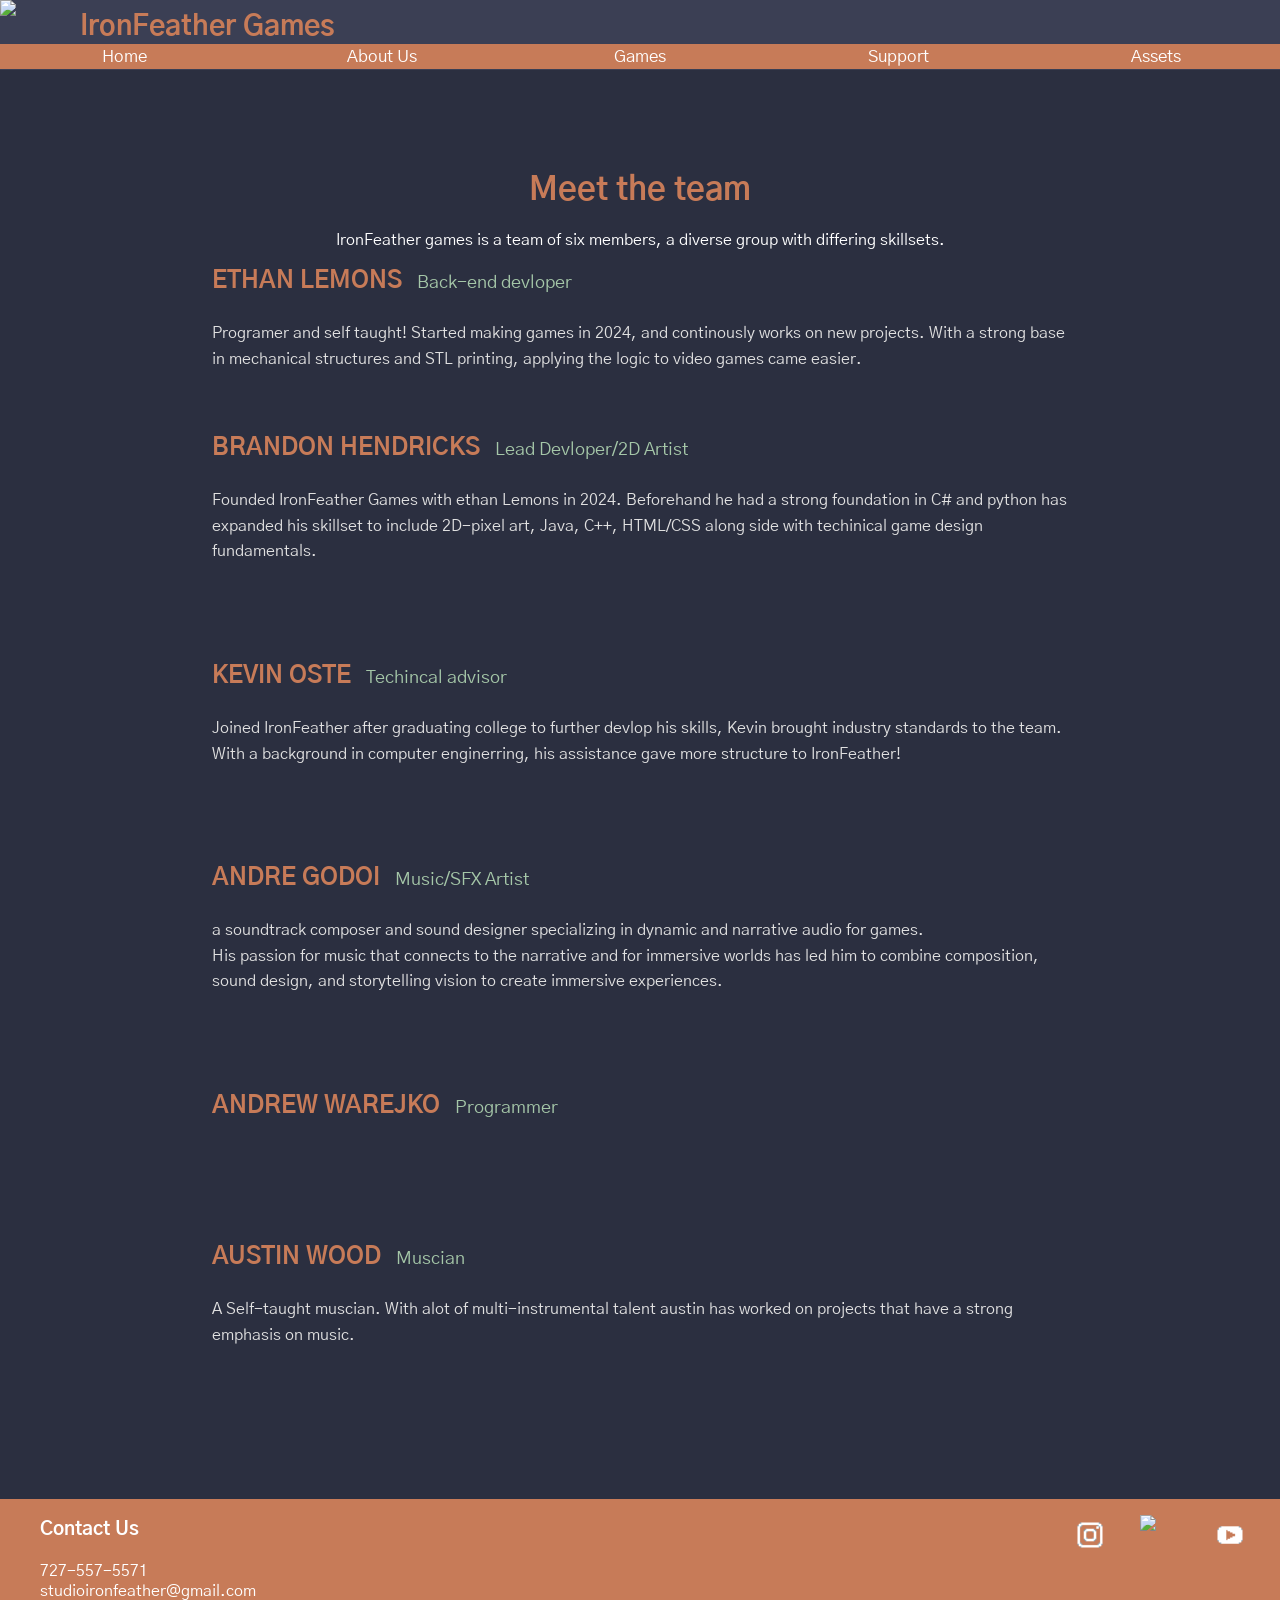
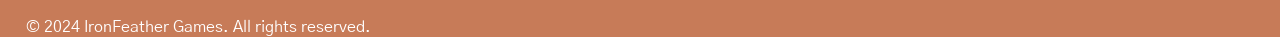
==== AboutUs.html @ 059a8529 "Add files via upload" ====
<!DOCTYPE html>
<html>
<title>IronFeather Games</title>
	<head>
	<link rel="stylesheet" type="text/css" href="HomeStyleSheet.css">
	<link href='https://fonts.googleapis.com/css?family=Gothic A1' rel='stylesheet'>
	</head>
	<header>
	<img ID="Icon" src="IronFeatherIcon.png">
	<h1 ID="title">IronFeather Games</h1>
	<!-- Navigation Menu -->
	<ul ID= "directory">
		<li><a ID="navi" href="IronfeatherStructure.html">Home</a>
		<li><a ID="navi" href="AboutUs.html">About Us</a></li>
		<li><a ID="navi" href="IronFeatherGames.html">Games</a></li>
		<li><a ID="navi" href="IronfeatherSupportUs.html">Support</a></li>
		<li><a ID="navi" href="IronFeatherAssets.html">Assets</a></li>
	</ul>
	<div ID="border">
	</div>
	</header>
	<body>
	<div ID="Main">
	<div ID="TheTeam">
	<h2>Meet the team</h2>
		<p>IronFeather games is a team of six members, a diverse group with differing skillsets.<br></p>
	<div ID="teammate">
	<h3 ID="name">ETHAN LEMONS</h3>
	<h4 ID="teamTitle">Back-end devloper</h4>
		<p  ID ="TeamInfo">Programer and self taught! Started making games in 2024, and continously works on new projects. 
		With a strong base in mechanical structures and STL printing, applying the logic to video games came easier.
		</p>
	</div>
	<div ID="teammate">
	<h3 ID="name">BRANDON HENDRICKS</h3>
	<h4 ID="teamTitle">Lead Devloper/2D Artist</h4>
		<p  ID ="TeamInfo">Founded IronFeather Games with ethan Lemons in 2024. Beforehand he had a strong foundation in C# and 		python
		has expanded his skillset to include 2D-pixel art, Java, C++, HTML/CSS along side with techinical game design 				fundamentals.</p>
		<br>
	</div>
	<div ID="teammate">
	<h3 ID="name">KEVIN OSTE</h3>
	<h4 ID="teamTitle">Techincal advisor</h4>
		<p ID ="TeamInfo">Joined IronFeather after graduating college to further devlop his skills, Kevin brought industry 			standards to the team.
		With a background in computer enginerring, his assistance gave more structure to IronFeather!</p>
		<br>
	</div>
	<div ID="teammate">
	<h3 ID="name">ANDRE GODOI</h3>
	<h4 ID="teamTitle">Music/SFX Artist</h4>
		<p  ID ="TeamInfo"> a soundtrack composer and sound designer specializing in dynamic and narrative audio for games. <br>
		His passion for music that connects to the narrative and for immersive worlds has led him to combine composition, <br>
		sound design, and storytelling vision to create immersive experiences.</p>
		<br>
	</div>
	<div ID="teammate">
	<h3 ID="name">ANDREW WAREJKO</h3>
	<h4 ID="teamTitle">Programmer</h4>
		<p ID ="TeamInfo"></p>
		<br>
	</div>
	<div ID="teammate">
	<h3 ID="name">AUSTIN WOOD</h3>
	<h4 ID="teamTitle">Muscian</h4>
		<p  ID ="TeamInfo">A Self-taught muscian. With alot of multi-instrumental talent austin has worked on projects that have a 		strong emphasis on
		music.</p>
		<br>
	</div>
	</div>
	</div>
	</body>
	<footer>
	<ul ID="socials">
		<li><a ID="socialLink" href="https://www.instagram.com/ironfeathergames"><img ID="socialIcon" src="InstagramIcon.png"></a></li>
		<li><a ID="socialLink" href="https://www.tiktok.com/@ironfeatherstudio"><img ID="socialIcon" src="tikTokIcon.png"></a></li>
		<li><a ID="socialLink" href="https://www.youtube.com/@StudioIronFeather"><img ID="socialIcon" src="YoutubeIcon.png"></a></li>
	</ul>
	<ul ID="ContactList">
		<li><h3>Contact Us</h3></li>
		<li>727-557-5571</li>
		<li>studioironfeather@gmail.com</li>
	</ul>
	<p ID="copyright">© 2024 IronFeather Games. All rights reserved.</p>
	
	</footer>


</html>
---- HomeStyleSheet.css ----
#title {
    padding-top: 10px;
    margin-left: 80px;
    color: #c77b58;
    margin-top: 0;
    font-size: 28px;
    font-family: 'Gothic A1';
}

header {
    background-color: #3b3f54;
    text-align: left;
    position: sticky;
    top: 0;
    left: 0;
    width: 100%;
    height: 70px;
    z-index: 1000;
    min-height: 50px;
}

#directory {
    display: grid;
    grid-template-columns: repeat(5, 1fr);
    width: 100%;
    margin-top: -20px;
    padding: 2px 0;
    justify-content: center;
    text-align: center;
    list-style-type: none;
    gap: 10px;
    font-size: 17px;
    background-color: #c77b58;
    font-family: 'Gothic A1';
}

#navi {
    flex: 1;
    background-color: #c77b58;
    text-align: center;
    color: white;
    text-decoration: none;
}

#navi:hover {
    font-size: 19px;
    font-weight: bold;
}

#Icon {
    float: left;
    margin-top: 0;
    width: 50px;
}

body {
    display: grid;
    grid-template-rows: auto 1fr auto;
    min-height: 100vh;
    margin: 0;
    background-color: #2b2f40;
    font-family: 'Gothic A1';
}

#Main {
    margin: 40px 15% 0;
    color: white;
}

#MainGamePage {
    display: flex;
    flex-wrap: wrap;
    justify-content: center;
    gap: 25px;
    margin: 40px 15% 0;
    color: white;
}

#GameInfo {
    max-width: 300px;
    height: 100px;
}

#GameLink {
    padding: 10px;
    color: white;
    text-decoration: none;
    background-color: #a5c7a8;
}

#GameLink:hover {
    background-color: #557358;
    cursor: pointer;
}

footer {
    min-height: 50px;
    margin-top: 40px;
    background-color: #c77b58;
    color: white;
    font-family: 'Gothic A1';
}

#copyright {
    float: left;
    margin: 0 2%;
}

#socials {
    display: grid;
    grid-template-columns: repeat(3, 70px);
    float: right;
    list-style-type: none;
}

#socialIcon {
    width: 40px;
}

#socialIcon:hover {
    filter: invert(80%);
}

#ContactList {
    list-style-type: none;
    text-decoration: none;
}

#Home {
    display: flex;
    align-items: center;
    justify-content: center;
    width: 100%;
    height: 750px;
    background: linear-gradient(rgba(0, 0, 0, 0.5), rgba(0, 0, 0, 0.5)), url("HomeImage.png");
}

#HomeText {
    color: #c77b58;
    font-size: 45px;
    font-family: 'Gothic A1';
    font-weight: bold;
}

#TheTeam {
    max-width: 900px;
    margin: 60px auto;
    padding: 0 20px;
    text-align: center;
}

#TheTeam h2 {
    font-size: 32px;
    color: #c77b58;
    margin-bottom: 20px;
}

/* Individual Teammate Layout */
#teammate {
    display: grid;
    grid-template-columns: auto 1fr;
    gap: 15px;
    text-align: left;
    margin-bottom: 45px;
    align-items: baseline; 
}

#name {
    margin: 0;
    font-size: 24px;
    color: #c77b58;
    white-space: nowrap; 
}

#teamTitle {
    margin: 0;
    font-size: 18px;
    color: #a5c7a8;
    font-weight: normal;
}

#TeamInfo {
    grid-column: 1 / -1; 
    margin-top: 10px;
    line-height: 1.6;
    color: #e0e0e0;
}
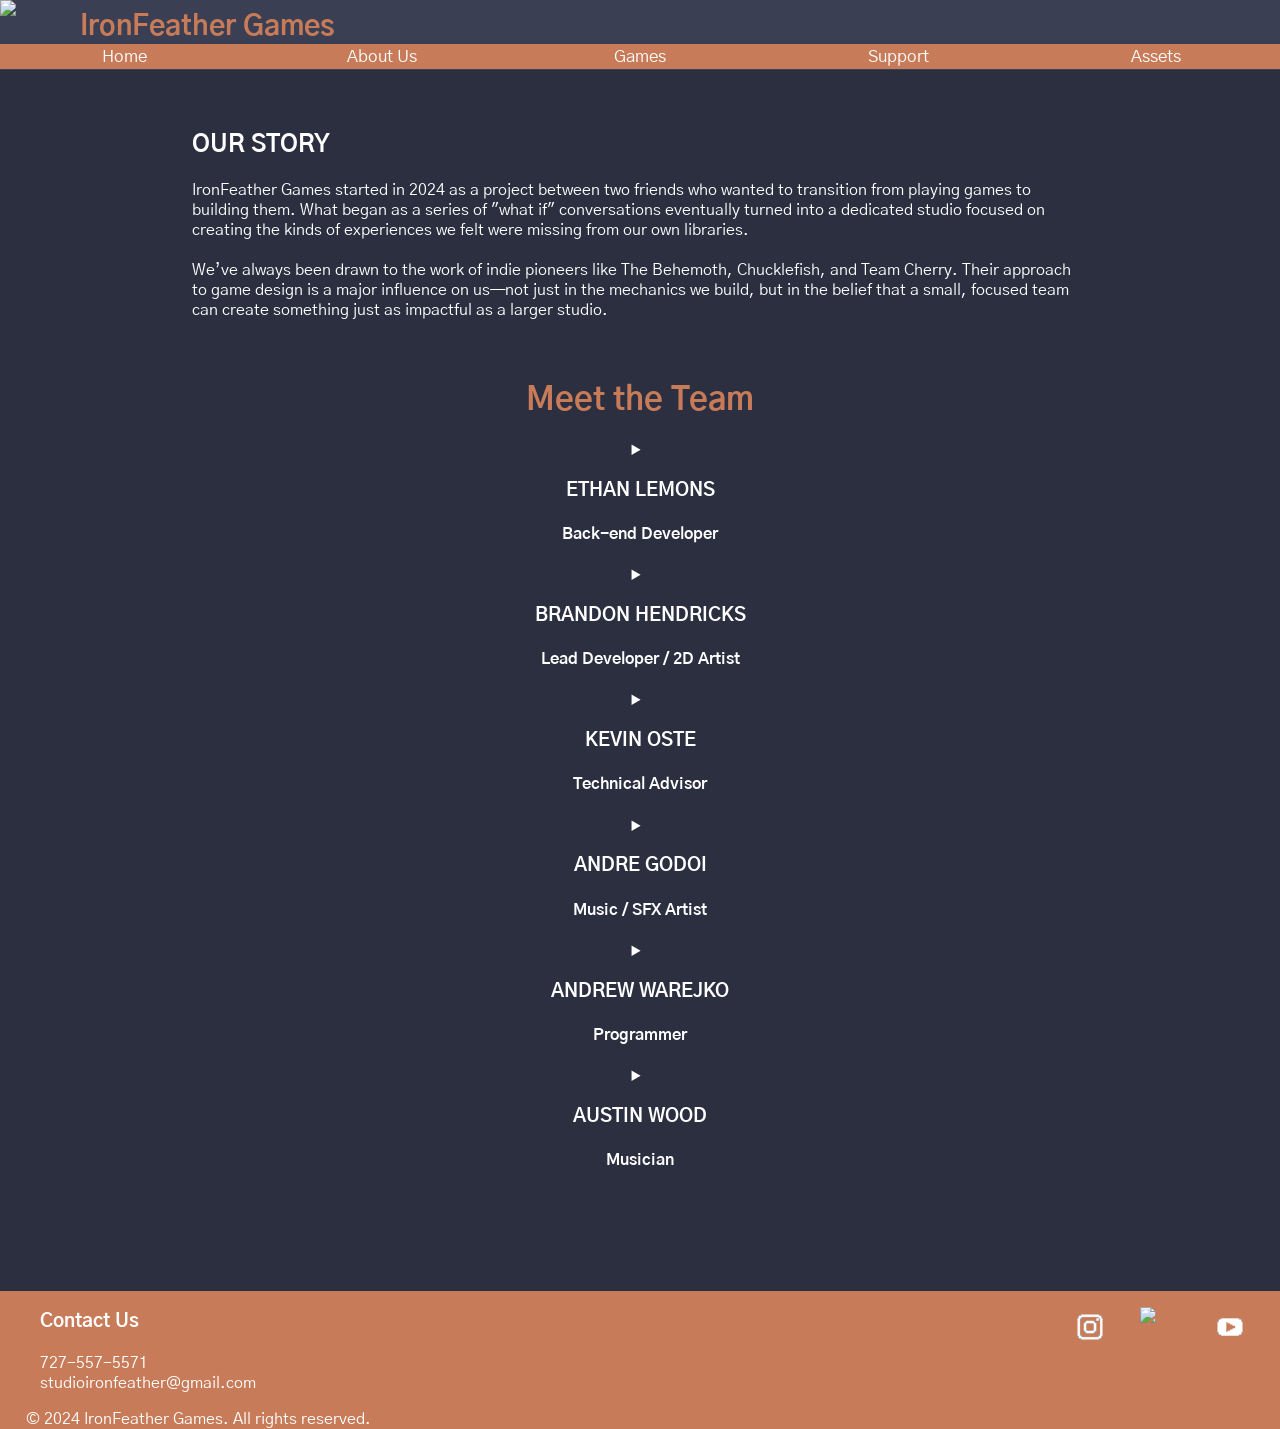
==== commit 3e9d63dc: "Revamp About Us page with team and story sections Updated the About Us page to include a team sectio" ====
--- a/AboutUs.html
+++ b/AboutUs.html
@@ -10,7 +10,7 @@
 	<h1 ID="title">IronFeather Games</h1>
 	<!-- Navigation Menu -->
 	<ul ID= "directory">
-		<li><a ID="navi" href="IronfeatherStructure.html">Home</a>
+		<li><a ID="navi" href="index.html">Home</a>
 		<li><a ID="navi" href="AboutUs.html">About Us</a></li>
 		<li><a ID="navi" href="IronFeatherGames.html">Games</a></li>
 		<li><a ID="navi" href="IronfeatherSupportUs.html">Support</a></li>
@@ -21,53 +21,97 @@
 	</header>
 	<body>
 	<div ID="Main">
-	<div ID="TheTeam">
-	<h2>Meet the team</h2>
-		<p>IronFeather games is a team of six members, a diverse group with differing skillsets.<br></p>
-	<div ID="teammate">
-	<h3 ID="name">ETHAN LEMONS</h3>
-	<h4 ID="teamTitle">Back-end devloper</h4>
-		<p  ID ="TeamInfo">Programer and self taught! Started making games in 2024, and continously works on new projects. 
-		With a strong base in mechanical structures and STL printing, applying the logic to video games came easier.
-		</p>
+	<div ID="AboutUs">
+	<h2 ID="OurStory">OUR STORY</h2>
+	<p>IronFeather Games started in 2024 as a project between two friends who wanted to transition from playing games to building them. What began as a series of "what if" 	conversations eventually turned into a dedicated studio focused on creating the kinds of experiences we felt were missing from our own libraries.
+	<br><br>
+	We’ve always been drawn to the work of indie pioneers like The Behemoth, Chucklefish, and Team Cherry. Their approach to game design is a major influence on us—not just in the 	mechanics we build, but in the belief that a small, focused team can create something just as impactful as a larger studio.</p>
 	</div>
-	<div ID="teammate">
-	<h3 ID="name">BRANDON HENDRICKS</h3>
-	<h4 ID="teamTitle">Lead Devloper/2D Artist</h4>
-		<p  ID ="TeamInfo">Founded IronFeather Games with ethan Lemons in 2024. Beforehand he had a strong foundation in C# and 		python
-		has expanded his skillset to include 2D-pixel art, Java, C++, HTML/CSS along side with techinical game design 				fundamentals.</p>
-		<br>
-	</div>
-	<div ID="teammate">
-	<h3 ID="name">KEVIN OSTE</h3>
-	<h4 ID="teamTitle">Techincal advisor</h4>
-		<p ID ="TeamInfo">Joined IronFeather after graduating college to further devlop his skills, Kevin brought industry 			standards to the team.
-		With a background in computer enginerring, his assistance gave more structure to IronFeather!</p>
-		<br>
-	</div>
-	<div ID="teammate">
-	<h3 ID="name">ANDRE GODOI</h3>
-	<h4 ID="teamTitle">Music/SFX Artist</h4>
-		<p  ID ="TeamInfo"> a soundtrack composer and sound designer specializing in dynamic and narrative audio for games. <br>
-		His passion for music that connects to the narrative and for immersive worlds has led him to combine composition, <br>
-		sound design, and storytelling vision to create immersive experiences.</p>
-		<br>
-	</div>
-	<div ID="teammate">
-	<h3 ID="name">ANDREW WAREJKO</h3>
-	<h4 ID="teamTitle">Programmer</h4>
-		<p ID ="TeamInfo"></p>
-		<br>
-	</div>
-	<div ID="teammate">
-	<h3 ID="name">AUSTIN WOOD</h3>
-	<h4 ID="teamTitle">Muscian</h4>
-		<p  ID ="TeamInfo">A Self-taught muscian. With alot of multi-instrumental talent austin has worked on projects that have a 		strong emphasis on
-		music.</p>
-		<br>
-	</div>
-	</div>
-	</div>
+<section id="TheTeam">
+    <h2>Meet the Team</h2>
+    <div class="team-grid">
+        
+        <!-- Member 1: ETHAN LEMONS -->
+        <details class="teammate">
+            <summary>
+                <h3 class="name">ETHAN LEMONS</h3>
+                <h4 class="teamTitle">Back-end Developer</h4>
+            </summary>
+            <div class="info-wrapper">
+                <p class="TeamInfo">
+                    A self-taught programmer, Ethan co-founded IronFeather Games in 2024. Drawing on a background in mechanical engineering and 3D printing, he applies physical logic to digital systems to build intuitive, well-structured gameplay mechanics.
+                </p>
+            </div>
+        </details>
+
+        <!-- Member 2: BRANDON HENDRICKS -->
+        <details class="teammate">
+            <summary>
+                <h3 class="name">BRANDON HENDRICKS</h3>
+                <h4 class="teamTitle">Lead Developer / 2D Artist</h4>
+            </summary>
+            <div class="info-wrapper">
+                <p class="TeamInfo">
+                    In 2024, Brandon co-founded IronFeather Games alongside Ethan Lemons. Building on a foundation in C# and Python, he oversees technical game design and contributes custom 2D pixel art, ensuring a cohesive balance between mechanics and aesthetic.
+                </p>
+            </div>
+        </details>
+
+        <!-- Member 3: KEVIN OSTE -->
+        <details class="teammate">
+            <summary>
+                <h3 class="name">KEVIN OSTE</h3>
+                <h4 class="teamTitle">Technical Advisor</h4>
+            </summary>
+            <div class="info-wrapper">
+                <p class="TeamInfo">
+                    Kevin joined IronFeather Games to refine his technical craft and implement industry-standard practices. With a background in Computer Engineering, he brings essential structure and technical discipline to the team’s development workflows.
+                </p>
+            </div>
+        </details>
+
+        <!-- Member 4: ANDRE GODOI -->
+        <details class="teammate">
+            <summary>
+                <h3 class="name">ANDRE GODOI</h3>
+                <h4 class="teamTitle">Music / SFX Artist</h4>
+            </summary>
+            <div class="info-wrapper">
+                <p class="TeamInfo">
+                    A soundtrack composer and sound designer specializing in dynamic and narrative audio. He combines composition, sound design, and storytelling vision to create immersive experiences that connect deeply to the game narrative.
+                </p>
+            </div>
+        </details>
+
+        <!-- Member 5: ANDREW WAREJKO -->
+        <details class="teammate">
+            <summary>
+                <h3 class="name">ANDREW WAREJKO</h3>
+                <h4 class="teamTitle">Programmer</h4>
+            </summary>
+            <div class="info-wrapper">
+                <p class="TeamInfo">
+                    Andrew joined the team in 2026. After quickly picking up the fundamentals of Unity and C#, he now assists with the development and implementation of new project features and contributes to the core codebase.
+                </p>
+            </div>
+        </details>
+
+        <!-- Member 6: AUSTIN WOOD -->
+        <details class="teammate">
+            <summary>
+                <h3 class="name">AUSTIN WOOD</h3>
+                <h4 class="teamTitle">Musician</h4>
+            </summary>
+            <div class="info-wrapper">
+                <p class="TeamInfo">
+                    Austin Wood provides the soundtracks for IronFeather Games, using live instrumentation to create unique scores. His work includes the music for Casino Clashout, where he blends live performance with digital arrangements.
+                </p>
+            </div>
+        </details>
+
+    </div>
+</div>
+</section>
 	</body>
 	<footer>
 	<ul ID="socials">
@@ -84,5 +128,4 @@
 	
 	</footer>
 
-
-</html>+</html>
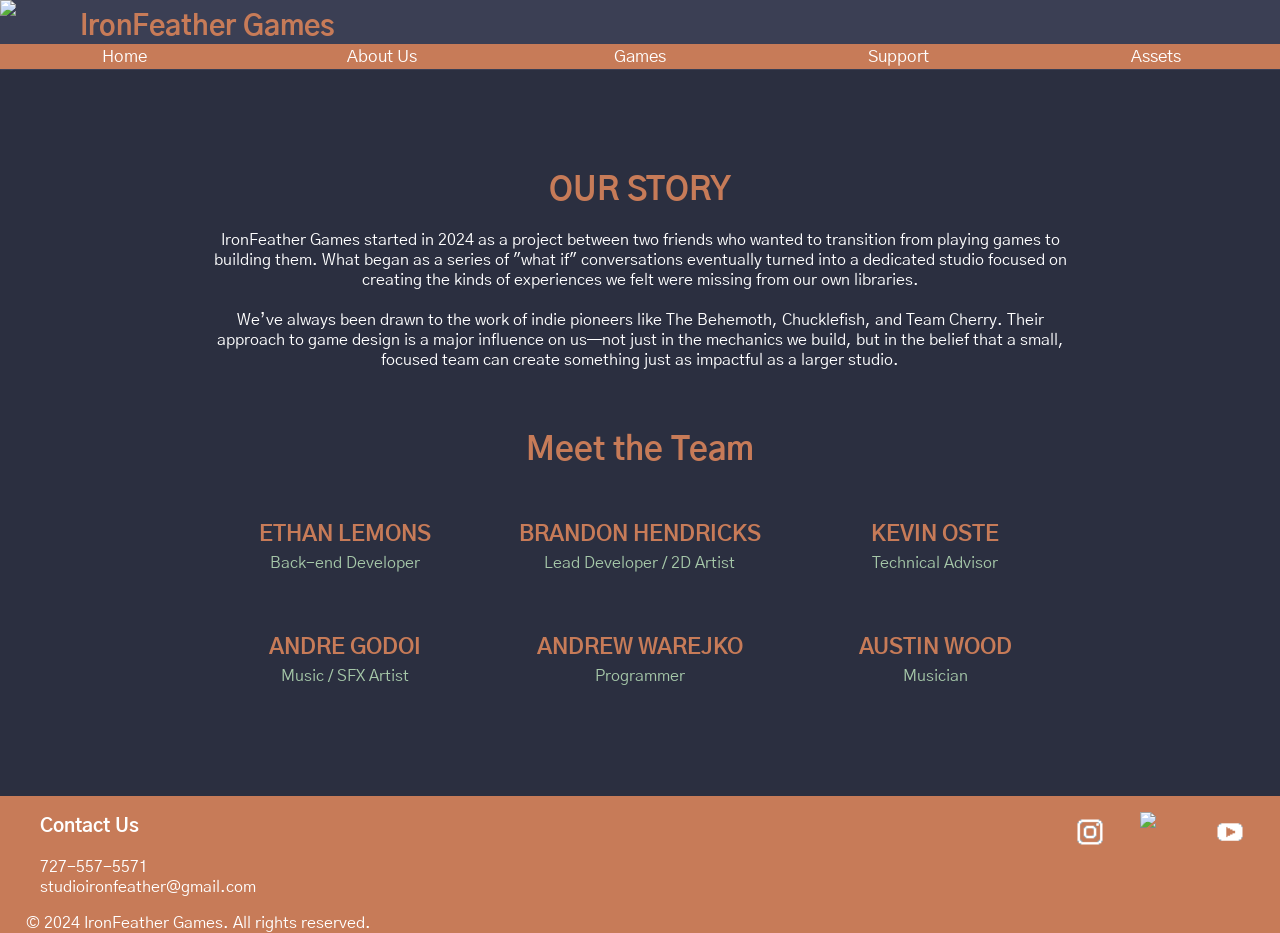
==== commit 42b508d9: "Change image to relative path" ====
--- a/AboutUs.html
+++ b/AboutUs.html
@@ -6,7 +6,7 @@
 	<link href='https://fonts.googleapis.com/css?family=Gothic A1' rel='stylesheet'>
 	</head>
 	<header>
-	<img ID="Icon" src="IronFeatherIcon.png">
+	<img ID="Icon" src="/IronFeatherIcon.png">
 	<h1 ID="title">IronFeather Games</h1>
 	<!-- Navigation Menu -->
 	<ul ID= "directory">
--- a/HomeStyleSheet.css
+++ b/HomeStyleSheet.css
@@ -141,47 +141,108 @@
     font-family: 'Gothic A1';
     font-weight: bold;
 }
-
 #TheTeam {
+    max-width: 1100px;
+    margin: 60px auto;
+    padding: 0 20px;
+    text-align: center; 
+}
+
+#TheTeam h2 {
+    font-size: 32px;
+    color: #c77b58;
+    margin-bottom: 40px;
+}
+
+.team-grid {
+    display: grid;
+    grid-template-columns: repeat(3, minmax(250px, 300px)); 
+    gap: 40px 30px;
+    justify-content: center; 
+    align-items: start;
+    margin: 0 auto;
+}
+
+.teammate {
+    display: block;
+    width: 100%;
+    text-align: center; 
+}
+
+summary {
+    display: flex;
+    flex-direction: column;
+    align-items: center; 
+    cursor: pointer;
+    list-style: none;
+    padding: 10px 0;
+    background: transparent;
+}
+
+summary::-webkit-details-marker {
+    display: none;
+}
+
+.name {
+    margin: 0;
+    font-size: 22px;
+    color: #c77b58;
+    text-transform: uppercase;
+}
+
+.teamTitle {
+    margin: 5px 0 0 0;
+    font-size: 16px;
+    color: #a5c7a8;
+    font-weight: normal;
+}
+
+.info-wrapper {
+    margin-top: 15px;
+    padding: 15px;
+    border: 1px solid #444;
+    background: rgba(255, 255, 255, 0.02);
+    text-align: left; 
+}
+
+.TeamInfo {
+    margin: 0;
+    font-size: 14px;
+    line-height: 1.6;
+    color: #e0e0e0;
+}
+
+@keyframes fadeIn {
+    from { opacity: 0; }
+    to { opacity: 1; }
+}
+
+.teammate[open] .info-wrapper {
+    animation: fadeIn 0.5s ease-in-out forwards;
+}
+
+@media (max-width: 900px) {
+    /* Switches to 2 columns on tablets */
+    .team-grid { grid-template-columns: repeat(2, minmax(250px, 300px)); }
+}
+
+@media (max-width: 600px) {
+    /* Switches to 1 column on phones */
+    .team-grid { grid-template-columns: 1fr; }
+}
+
+#AboutUs{
     max-width: 900px;
     margin: 60px auto;
     padding: 0 20px;
     text-align: center;
-}
-
-#TheTeam h2 {
+
+}
+#OurStory{
     font-size: 32px;
     color: #c77b58;
     margin-bottom: 20px;
 }
 
-/* Individual Teammate Layout */
-#teammate {
-    display: grid;
-    grid-template-columns: auto 1fr;
-    gap: 15px;
-    text-align: left;
-    margin-bottom: 45px;
-    align-items: baseline; 
-}
-
-#name {
-    margin: 0;
-    font-size: 24px;
-    color: #c77b58;
-    white-space: nowrap; 
-}
-
-#teamTitle {
-    margin: 0;
-    font-size: 18px;
-    color: #a5c7a8;
-    font-weight: normal;
-}
-
-#TeamInfo {
-    grid-column: 1 / -1; 
-    margin-top: 10px;
-    line-height: 1.6;
-    color: #e0e0e0;
-}
+
+    color: #e0
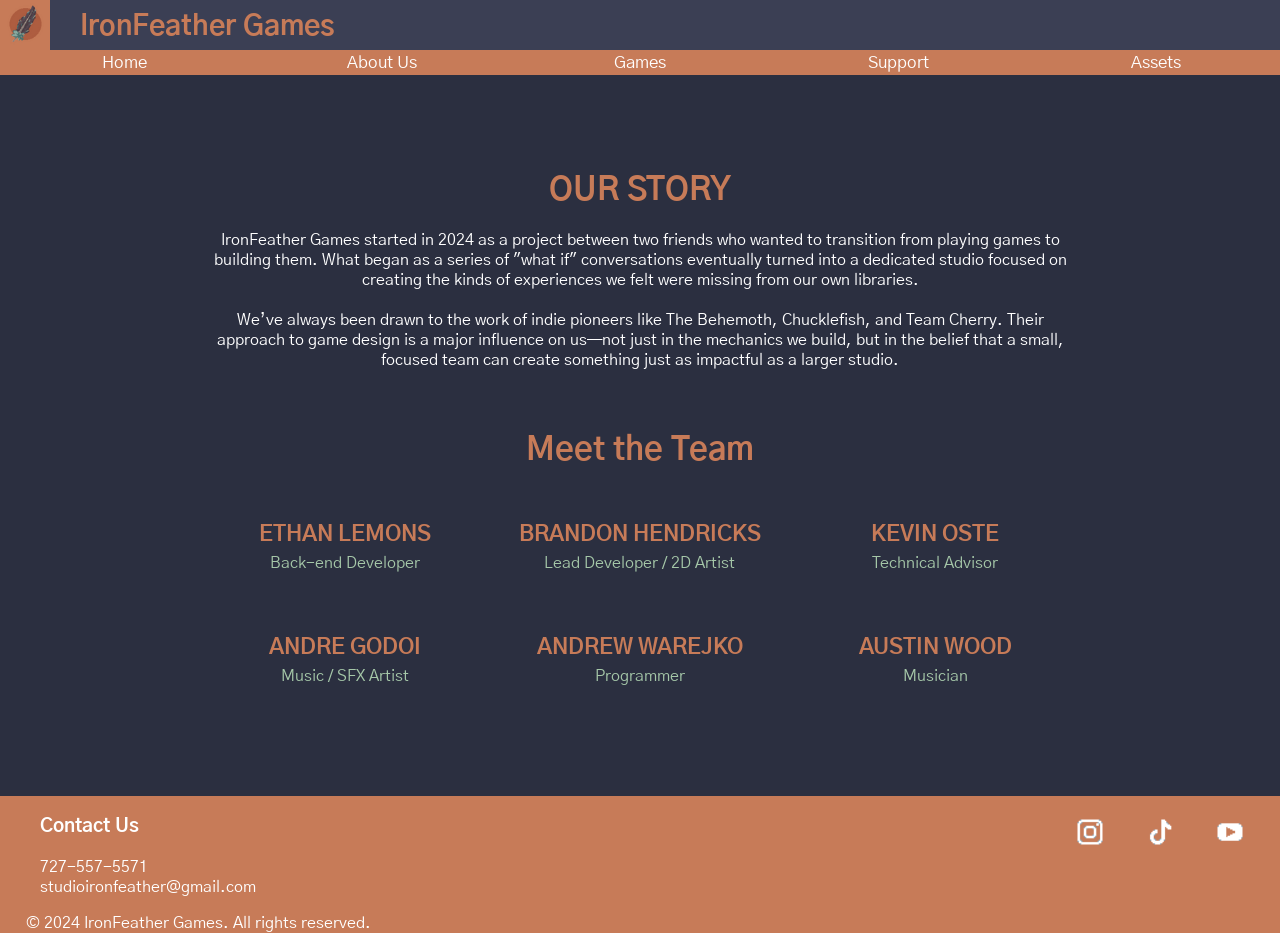
==== commit fe3844be: "fixed formating" ====
--- a/AboutUs.html
+++ b/AboutUs.html
@@ -6,7 +6,7 @@
 	<link href='https://fonts.googleapis.com/css?family=Gothic A1' rel='stylesheet'>
 	</head>
 	<header>
-	<img ID="Icon" src="/IronFeatherIcon.png">
+	<img ID="Icon" src="IronFeatherIcon.png">
 	<h1 ID="title">IronFeather Games</h1>
 	<!-- Navigation Menu -->
 	<ul ID= "directory">
--- a/HomeStyleSheet.css
+++ b/HomeStyleSheet.css
@@ -244,5 +244,3 @@
     margin-bottom: 20px;
 }
 
-
-    color: #e0
